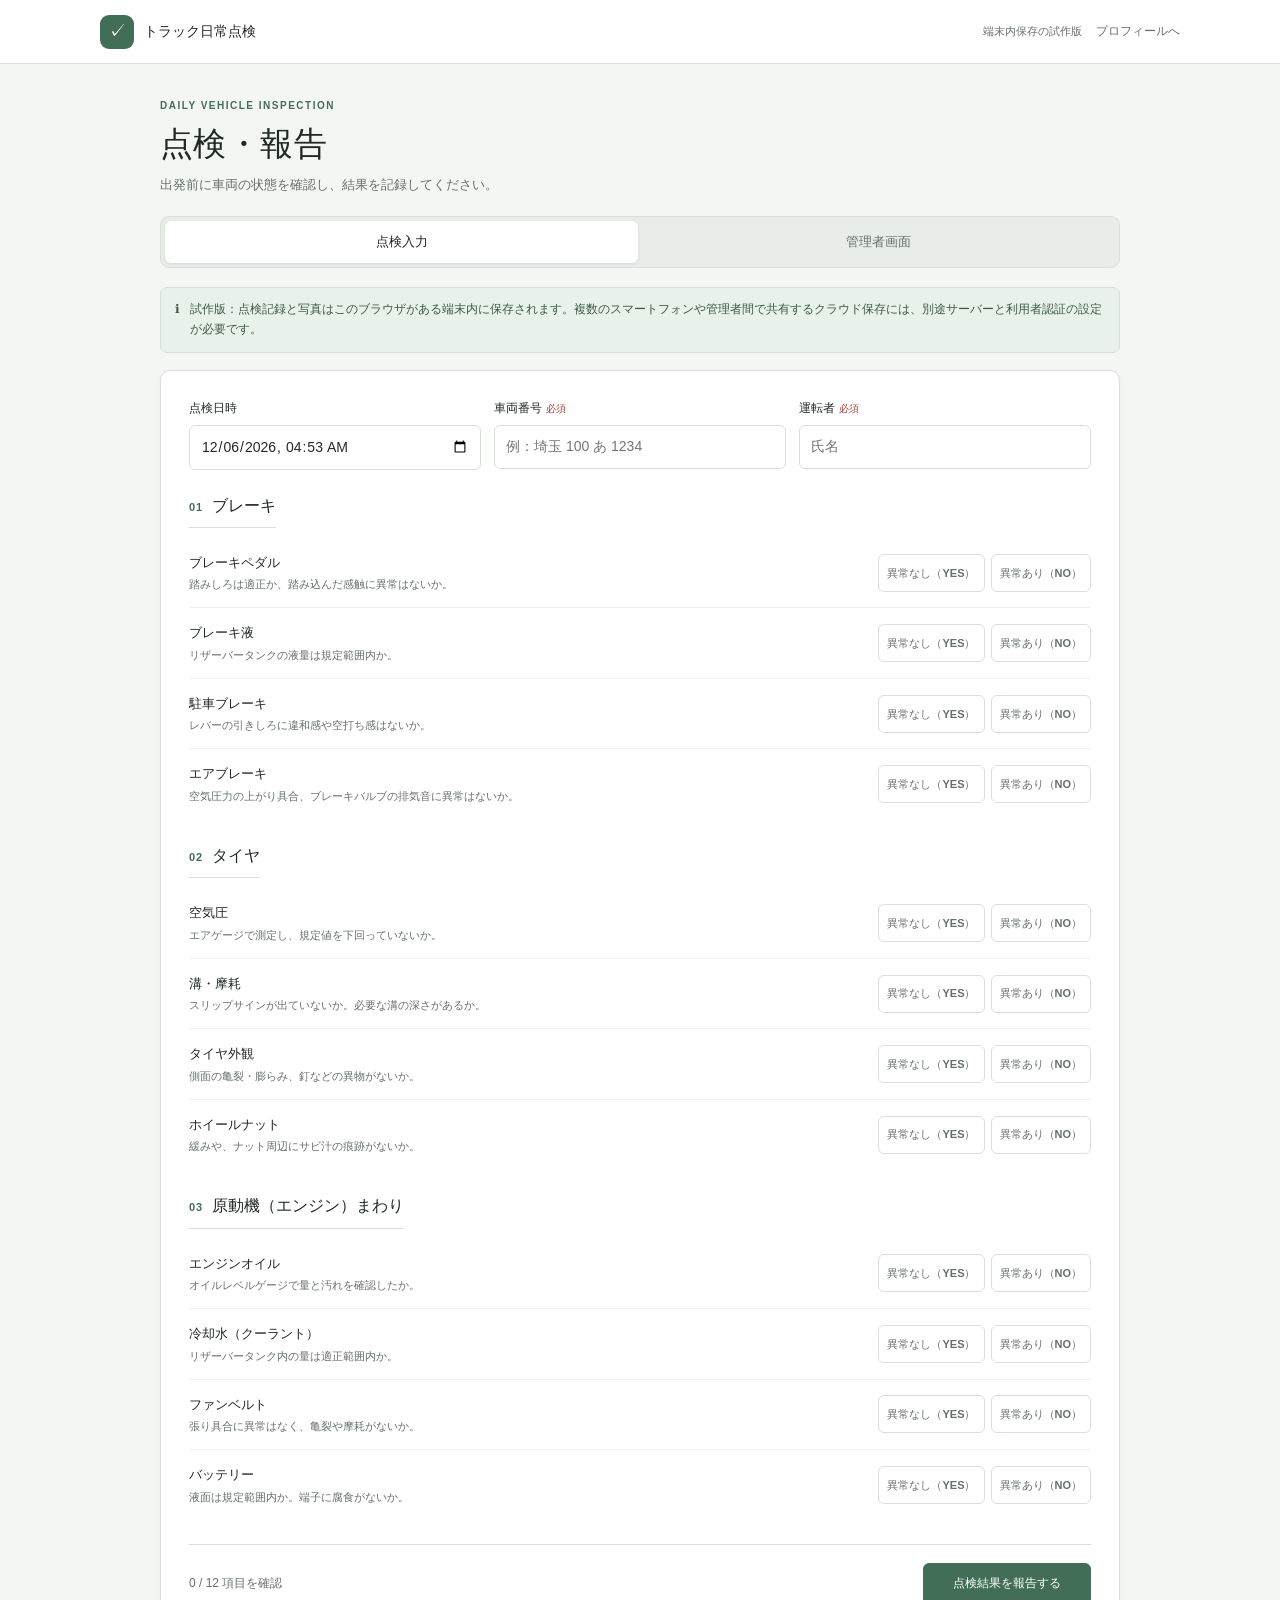
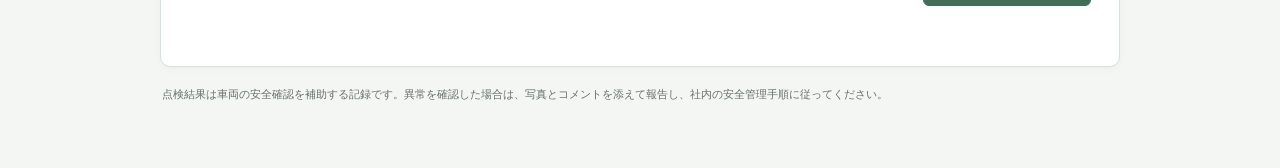
==== api.html @ 7862f424 "Add truck daily inspection app Co-authored-by: Copilot <223556219+Copilot@users.noreply.github.com>" ====
<!doctype html>
<html lang="ja">
<head>
  <meta charset="utf-8">
  <meta name="viewport" content="width=device-width, initial-scale=1">
  <meta name="description" content="スマートフォンからトラックの日常点検を記録・報告するアプリです。">
  <meta name="theme-color" content="#f4f6f3">
  <title>トラック日常点検 | Hironobu Tsuchiya</title>
  <style>
    :root {
      color-scheme: light;
      --background: #f4f6f3;
      --surface: #fff;
      --ink: #202923;
      --muted: #66716a;
      --line: #d9dfd9;
      --accent: #426e58;
      --accent-dark: #315541;
      --accent-soft: #e9f1eb;
      --danger: #a23d32;
      --danger-soft: #fbefed;
      font-family: "Hiragino Kaku Gothic ProN", "Yu Gothic", Meiryo, sans-serif;
      color: var(--ink);
      background: var(--background);
      line-height: 1.65;
      font-synthesis: none;
      text-rendering: optimizeLegibility;
      -webkit-font-smoothing: antialiased;
    }

    * {
      box-sizing: border-box;
    }

    body {
      min-width: 320px;
      min-height: 100vh;
      margin: 0;
    }

    button,
    input,
    textarea,
    select {
      font: inherit;
    }

    button,
    input,
    textarea,
    select,
    summary {
      -webkit-tap-highlight-color: transparent;
    }

    button:focus-visible,
    input:focus-visible,
    textarea:focus-visible,
    select:focus-visible,
    summary:focus-visible {
      outline: 2px solid var(--accent);
      outline-offset: 2px;
    }

    .topbar {
      position: sticky;
      z-index: 3;
      top: 0;
      display: flex;
      min-height: 64px;
      align-items: center;
      justify-content: space-between;
      padding: 10px max(20px, calc((100% - 1080px) / 2));
      border-bottom: 1px solid var(--line);
      background: rgb(255 255 255 / 94%);
      backdrop-filter: blur(12px);
    }

    .brand {
      display: flex;
      align-items: center;
      gap: 10px;
      color: inherit;
      font-size: 14px;
      font-weight: 700;
      text-decoration: none;
    }

    .brand-mark {
      display: grid;
      width: 34px;
      height: 34px;
      place-items: center;
      border-radius: 9px;
      background: var(--accent);
      color: white;
      font-size: 18px;
    }

    .topbar__right {
      display: flex;
      align-items: center;
      gap: 14px;
    }

    .storage-label {
      color: var(--muted);
      font-size: 11px;
    }

    .back-link {
      color: var(--muted);
      font-size: 12px;
      text-decoration: none;
    }

    main {
      width: min(100% - 32px, 960px);
      margin: 0 auto;
      padding: 34px 0 64px;
    }

    .page-heading {
      display: flex;
      align-items: end;
      justify-content: space-between;
      gap: 20px;
      margin-bottom: 21px;
    }

    .eyebrow {
      margin: 0 0 6px;
      color: var(--accent);
      font-size: 10px;
      font-weight: 750;
      letter-spacing: 0.15em;
    }

    h1 {
      margin: 0;
      font-size: clamp(25px, 4vw, 33px);
      font-weight: 700;
      letter-spacing: 0.015em;
      line-height: 1.4;
    }

    .page-description {
      margin: 7px 0 0;
      color: var(--muted);
      font-size: 13px;
    }

    .tabs {
      display: flex;
      gap: 4px;
      margin: 0 0 19px;
      padding: 4px;
      border: 1px solid var(--line);
      border-radius: 9px;
      background: #e9ede9;
    }

    .tab {
      flex: 1;
      min-height: 42px;
      padding: 8px 12px;
      border: 0;
      border-radius: 6px;
      background: transparent;
      color: var(--muted);
      cursor: pointer;
      font-size: 13px;
      font-weight: 650;
    }

    .tab[aria-selected="true"] {
      background: var(--surface);
      box-shadow: 0 1px 3px rgb(20 35 25 / 10%);
      color: var(--ink);
    }

    .notice {
      display: flex;
      gap: 10px;
      align-items: flex-start;
      margin: 0 0 17px;
      padding: 12px 14px;
      border: 1px solid #d6e2d8;
      border-radius: 7px;
      background: var(--accent-soft);
      color: #3d5946;
      font-size: 12px;
    }

    .notice p {
      margin: 0;
    }

    .card {
      border: 1px solid var(--line);
      border-radius: 10px;
      background: var(--surface);
      box-shadow: 0 2px 9px rgb(20 35 25 / 3%);
    }

    .form-card {
      padding: clamp(16px, 3.5vw, 28px);
    }

    .form-meta {
      display: grid;
      grid-template-columns: 1fr 1fr 1fr;
      gap: 13px;
      margin-bottom: 23px;
    }

    .field-label {
      display: block;
      margin-bottom: 6px;
      font-size: 12px;
      font-weight: 700;
    }

    .required {
      margin-left: 4px;
      color: var(--danger);
      font-size: 10px;
    }

    .text-field,
    .select-field {
      width: 100%;
      min-height: 44px;
      padding: 9px 11px;
      border: 1px solid var(--line);
      border-radius: 6px;
      background: white;
      color: var(--ink);
      font-size: 14px;
    }

    .group {
      margin: 0;
      padding: 0;
      border: 0;
    }

    .group + .group {
      margin-top: 24px;
    }

    .group-heading {
      display: flex;
      align-items: baseline;
      gap: 9px;
      margin: 0 0 10px;
      padding: 0 0 8px;
      border-bottom: 1px solid var(--line);
      font-size: 16px;
      font-weight: 750;
    }

    .group-number {
      color: var(--accent);
      font-size: 11px;
      letter-spacing: 0.08em;
    }

    .item {
      padding: 14px 0;
      border-bottom: 1px solid #edf0ed;
    }

    .item:last-child {
      border-bottom: 0;
    }

    .item-main {
      display: grid;
      grid-template-columns: minmax(0, 1fr) auto;
      gap: 14px;
      align-items: center;
    }

    .item-name {
      display: block;
      margin: 0;
      font-size: 13px;
      font-weight: 700;
    }

    .item-hint {
      display: block;
      margin-top: 3px;
      color: var(--muted);
      font-size: 11px;
      line-height: 1.55;
    }

    .choices {
      display: flex;
      gap: 6px;
    }

    .choice {
      position: relative;
    }

    .choice input {
      position: absolute;
      width: 1px;
      height: 1px;
      opacity: 0;
    }

    .choice span {
      display: inline-flex;
      min-width: 76px;
      min-height: 38px;
      align-items: center;
      justify-content: center;
      padding: 5px 8px;
      border: 1px solid var(--line);
      border-radius: 6px;
      background: white;
      color: var(--muted);
      cursor: pointer;
      font-size: 11px;
      font-weight: 700;
      text-align: center;
      transition: background 120ms ease, border-color 120ms ease, color 120ms ease;
    }

    .choice input:focus-visible + span {
      outline: 2px solid var(--accent);
      outline-offset: 2px;
    }

    .choice input[value="yes"]:checked + span {
      border-color: var(--accent);
      background: var(--accent-soft);
      color: var(--accent-dark);
    }

    .choice input[value="no"]:checked + span {
      border-color: var(--danger);
      background: var(--danger-soft);
      color: var(--danger);
    }

    .issue-fields {
      display: none;
      grid-template-columns: minmax(0, 1fr) minmax(0, 1fr);
      gap: 10px;
      margin: 11px 0 0;
      padding: 12px;
      border-radius: 7px;
      background: #f8f9f7;
    }

    .item.has-issue .issue-fields {
      display: grid;
    }

    .comment-field {
      min-height: 68px;
      resize: vertical;
    }

    .photo-field {
      width: 100%;
      min-height: 42px;
      padding: 8px;
      border: 1px solid var(--line);
      border-radius: 6px;
      background: white;
      font-size: 11px;
    }

    .photo-preview {
      display: none;
      width: 100%;
      max-height: 160px;
      grid-column: 1 / -1;
      border-radius: 6px;
      object-fit: contain;
      background: white;
    }

    .photo-preview.is-visible {
      display: block;
    }

    .form-actions {
      display: flex;
      align-items: center;
      justify-content: space-between;
      gap: 12px;
      margin-top: 24px;
      padding-top: 18px;
      border-top: 1px solid var(--line);
    }

    .form-progress {
      color: var(--muted);
      font-size: 12px;
    }

    .button {
      display: inline-flex;
      min-height: 43px;
      align-items: center;
      justify-content: center;
      gap: 7px;
      padding: 9px 16px;
      border: 1px solid var(--line);
      border-radius: 6px;
      background: white;
      color: var(--ink);
      cursor: pointer;
      font-size: 12px;
      font-weight: 700;
      text-decoration: none;
    }

    .button:hover {
      border-color: var(--accent);
    }

    .button--primary {
      min-width: 168px;
      border-color: var(--accent);
      background: var(--accent);
      color: white;
    }

    .button--primary:hover {
      border-color: var(--accent-dark);
      background: var(--accent-dark);
    }

    .button--small {
      min-height: 34px;
      padding: 6px 10px;
      font-size: 11px;
    }

    .message {
      min-height: 22px;
      margin: 10px 0 0;
      color: var(--muted);
      font-size: 12px;
    }

    .message.is-error {
      color: var(--danger);
    }

    .admin-panel[hidden],
    .form-panel[hidden] {
      display: none;
    }

    .admin-tools {
      display: flex;
      align-items: center;
      justify-content: space-between;
      gap: 12px;
      margin-bottom: 13px;
    }

    .filter-select {
      width: auto;
      min-width: 155px;
      min-height: 39px;
      font-size: 12px;
    }

    .summary {
      display: grid;
      grid-template-columns: repeat(3, 1fr);
      gap: 11px;
      margin-bottom: 15px;
    }

    .summary-card {
      padding: 14px 16px;
      border: 1px solid var(--line);
      border-radius: 8px;
      background: white;
    }

    .summary-label {
      display: block;
      color: var(--muted);
      font-size: 11px;
    }

    .summary-value {
      display: block;
      margin-top: 2px;
      font-size: 23px;
      font-weight: 750;
    }

    .summary-card--alert .summary-value {
      color: var(--danger);
    }

    .records {
      display: grid;
      gap: 11px;
    }

    .record {
      overflow: hidden;
    }

    .record-summary {
      display: grid;
      grid-template-columns: minmax(0, 1fr) auto;
      gap: 10px 16px;
      align-items: center;
      padding: 15px 17px;
      cursor: pointer;
      list-style: none;
    }

    .record-summary::-webkit-details-marker {
      display: none;
    }

    .record-title {
      margin: 0;
      font-size: 14px;
      font-weight: 750;
    }

    .record-subtitle {
      margin: 3px 0 0;
      color: var(--muted);
      font-size: 11px;
    }

    .record-side {
      display: flex;
      align-items: center;
      gap: 10px;
    }

    .badge {
      display: inline-flex;
      min-height: 25px;
      align-items: center;
      padding: 3px 8px;
      border-radius: 20px;
      background: var(--accent-soft);
      color: var(--accent-dark);
      font-size: 10px;
      font-weight: 750;
      white-space: nowrap;
    }

    .badge--alert {
      background: var(--danger-soft);
      color: var(--danger);
    }

    .record-details {
      padding: 0 17px 17px;
      border-top: 1px solid #edf0ed;
    }

    .record-comment {
      margin: 13px 0;
      padding: 10px 12px;
      border-radius: 6px;
      background: #f7f8f6;
      font-size: 12px;
      white-space: pre-wrap;
    }

    .record-issues {
      display: grid;
      gap: 12px;
      margin-top: 13px;
    }

    .record-issue {
      display: grid;
      grid-template-columns: minmax(0, 1fr) minmax(110px, 200px);
      gap: 14px;
      align-items: start;
      padding-top: 12px;
      border-top: 1px solid #edf0ed;
    }

    .record-issue p {
      margin: 0;
      font-size: 12px;
    }

    .record-issue__group {
      margin-bottom: 3px !important;
      color: var(--muted);
      font-size: 10px !important;
    }

    .record-photo {
      width: 100%;
      max-height: 150px;
      border-radius: 6px;
      object-fit: cover;
    }

    .empty-state {
      padding: 39px 20px;
      border: 1px dashed #c7d0c8;
      border-radius: 8px;
      color: var(--muted);
      font-size: 13px;
      text-align: center;
    }

    .privacy-note {
      margin: 18px 2px 0;
      color: var(--muted);
      font-size: 11px;
      line-height: 1.75;
    }

    @media (max-width: 640px) {
      .topbar {
        min-height: 58px;
        padding-right: 16px;
        padding-left: 16px;
      }

      .storage-label {
        display: none;
      }

      main {
        width: min(100% - 24px, 960px);
        padding-top: 25px;
      }

      .page-heading {
        align-items: flex-start;
      }

      .form-meta {
        grid-template-columns: 1fr 1fr;
      }

      .form-meta > :first-child {
        grid-column: 1 / -1;
      }

      .item-main {
        grid-template-columns: 1fr;
        gap: 9px;
      }

      .choices {
        width: 100%;
      }

      .choice {
        flex: 1;
      }

      .choice span {
        width: 100%;
        min-height: 40px;
      }

      .issue-fields {
        grid-template-columns: 1fr;
      }

      .photo-preview {
        grid-column: auto;
      }

      .summary {
        gap: 7px;
      }

      .summary-card {
        padding: 10px;
      }

      .summary-value {
        font-size: 20px;
      }

      .admin-tools {
        align-items: stretch;
        flex-direction: column;
      }

      .filter-select {
        width: 100%;
      }

      .record-issue {
        grid-template-columns: 1fr;
      }

      .record-photo {
        max-width: 260px;
      }

      .form-actions {
        align-items: stretch;
        flex-direction: column;
      }

      .button--primary {
        width: 100%;
      }
    }
  </style>
</head>
<body>
  <header class="topbar">
    <a class="brand" href="index.html">
      <span class="brand-mark" aria-hidden="true">✓</span>
      <span>トラック日常点検</span>
    </a>
    <div class="topbar__right">
      <span class="storage-label">端末内保存の試作版</span>
      <a class="back-link" href="index.html">プロフィールへ</a>
    </div>
  </header>

  <main>
    <div class="page-heading">
      <div>
        <p class="eyebrow">DAILY VEHICLE INSPECTION</p>
        <h1>点検・報告</h1>
        <p class="page-description">出発前に車両の状態を確認し、結果を記録してください。</p>
      </div>
    </div>

    <div class="tabs" role="tablist" aria-label="アプリ画面">
      <button class="tab" id="driver-tab" type="button" role="tab" aria-selected="true" aria-controls="driver-panel">点検入力</button>
      <button class="tab" id="admin-tab" type="button" role="tab" aria-selected="false" aria-controls="admin-panel">管理者画面</button>
    </div>

    <div class="notice">
      <span aria-hidden="true">ℹ</span>
      <p><strong>試作版：</strong>点検記録と写真はこのブラウザがある端末内に保存されます。複数のスマートフォンや管理者間で共有するクラウド保存には、別途サーバーと利用者認証の設定が必要です。</p>
    </div>

    <section class="form-panel" id="driver-panel" role="tabpanel" aria-labelledby="driver-tab">
      <form class="card form-card" id="inspection-form">
        <div class="form-meta">
          <div>
            <label class="field-label" for="inspection-date">点検日時</label>
            <input class="text-field" id="inspection-date" name="date" type="datetime-local" required>
          </div>
          <div>
            <label class="field-label" for="vehicle">車両番号<span class="required">必須</span></label>
            <input class="text-field" id="vehicle" name="vehicle" type="text" maxlength="40" placeholder="例：埼玉 100 あ 1234" required>
          </div>
          <div>
            <label class="field-label" for="driver">運転者<span class="required">必須</span></label>
            <input class="text-field" id="driver" name="driver" type="text" maxlength="40" placeholder="氏名" required>
          </div>
        </div>

        <div id="inspection-groups"></div>

        <div class="form-actions">
          <span class="form-progress" id="form-progress" aria-live="polite">0 / 12 項目を確認</span>
          <button class="button button--primary" type="submit">点検結果を報告する</button>
        </div>
        <p class="message" id="form-message" role="status" aria-live="polite"></p>
      </form>
    </section>

    <section class="admin-panel" id="admin-panel" role="tabpanel" aria-labelledby="admin-tab" hidden>
      <div class="summary" aria-label="点検記録の概要">
        <div class="summary-card">
          <span class="summary-label">点検記録</span>
          <span class="summary-value" id="total-count">0</span>
        </div>
        <div class="summary-card summary-card--alert">
          <span class="summary-label">要確認の記録</span>
          <span class="summary-value" id="alert-count">0</span>
        </div>
        <div class="summary-card">
          <span class="summary-label">本日の点検</span>
          <span class="summary-value" id="today-count">0</span>
        </div>
      </div>
      <div class="admin-tools">
        <label class="field-label" for="record-filter">点検記録一覧</label>
        <select class="select-field filter-select" id="record-filter" aria-label="点検記録の絞り込み">
          <option value="all">すべての記録</option>
          <option value="issues">要確認のみ</option>
        </select>
      </div>
      <div class="records" id="records" aria-live="polite"></div>
      <p class="message" id="admin-message" role="status" aria-live="polite"></p>
    </section>

    <p class="privacy-note">点検結果は車両の安全確認を補助する記録です。異常を確認した場合は、写真とコメントを添えて報告し、社内の安全管理手順に従ってください。</p>
  </main>

  <script>
    const inspectionGroups = [
      {
        name: "ブレーキ",
        items: [
          { name: "ブレーキペダル", hint: "踏みしろは適正か、踏み込んだ感触に異常はないか。" },
          { name: "ブレーキ液", hint: "リザーバータンクの液量は規定範囲内か。" },
          { name: "駐車ブレーキ", hint: "レバーの引きしろに違和感や空打ち感はないか。" },
          { name: "エアブレーキ", hint: "空気圧力の上がり具合、ブレーキバルブの排気音に異常はないか。" }
        ]
      },
      {
        name: "タイヤ",
        items: [
          { name: "空気圧", hint: "エアゲージで測定し、規定値を下回っていないか。" },
          { name: "溝・摩耗", hint: "スリップサインが出ていないか。必要な溝の深さがあるか。" },
          { name: "タイヤ外観", hint: "側面の亀裂・膨らみ、釘などの異物がないか。" },
          { name: "ホイールナット", hint: "緩みや、ナット周辺にサビ汁の痕跡がないか。" }
        ]
      },
      {
        name: "原動機（エンジン）まわり",
        items: [
          { name: "エンジンオイル", hint: "オイルレベルゲージで量と汚れを確認したか。" },
          { name: "冷却水（クーラント）", hint: "リザーバータンク内の量は適正範囲内か。" },
          { name: "ファンベルト", hint: "張り具合に異常はなく、亀裂や摩耗がないか。" },
          { name: "バッテリー", hint: "液面は規定範囲内か。端子に腐食がないか。" }
        ]
      }
    ];

    const databaseName = "truck-daily-inspection";
    const databaseVersion = 1;
    const recordStoreName = "records";
    const groupContainer = document.querySelector("#inspection-groups");
    const form = document.querySelector("#inspection-form");
    const formMessage = document.querySelector("#form-message");
    const progress = document.querySelector("#form-progress");
    const recordsContainer = document.querySelector("#records");
    const objectUrls = new Set();

    function makeElement(tagName, className, text) {
      const element = document.createElement(tagName);
      if (className) element.className = className;
      if (text !== undefined) element.textContent = text;
      return element;
    }

    function renderInspectionForm() {
      inspectionGroups.forEach((group, groupIndex) => {
        const fieldset = makeElement("fieldset", "group");
        const heading = makeElement("legend", "group-heading");
        heading.append(
          makeElement("span", "group-number", `0${groupIndex + 1}`),
          makeElement("span", "", group.name)
        );
        fieldset.append(heading);

        group.items.forEach((item, itemIndex) => {
          const itemId = `check-${groupIndex}-${itemIndex}`;
          const itemElement = makeElement("div", "item");
          itemElement.dataset.group = group.name;
          itemElement.dataset.item = item.name;

          const main = makeElement("div", "item-main");
          const text = makeElement("div");
          text.append(
            makeElement("span", "item-name", item.name),
            makeElement("span", "item-hint", item.hint)
          );

          const choices = makeElement("div", "choices");
          choices.setAttribute("role", "radiogroup");
          choices.setAttribute("aria-label", `${group.name}：${item.name}`);
          [
            { value: "yes", label: "異常なし" },
            { value: "no", label: "異常あり" }
          ].forEach(({ value, label }) => {
            const choice = makeElement("label", "choice");
            const input = document.createElement("input");
            input.type = "radio";
            input.name = itemId;
            input.value = value;
            input.required = true;
            input.setAttribute("aria-label", `${label}（${value.toUpperCase()}）`);
            const caption = makeElement("span", "", `${label}（${value.toUpperCase()}）`);
            choice.append(input, caption);
            choices.append(choice);
            input.addEventListener("change", () => {
              itemElement.classList.toggle("has-issue", value === "no" && input.checked);
              updateProgress();
            });
          });

          const issueFields = makeElement("div", "issue-fields");
          const commentLabel = makeElement("label", "field-label", "コメント（任意）");
          const comment = document.createElement("textarea");
          comment.className = "text-field comment-field";
          comment.name = `${itemId}-comment`;
          comment.maxLength = 500;
          comment.placeholder = "異常の内容・位置など";
          commentLabel.append(comment);

          const photoLabel = makeElement("label", "field-label", "写真（異常時は必須）");
          const photoInput = document.createElement("input");
          photoInput.className = "photo-field";
          photoInput.type = "file";
          photoInput.name = `${itemId}-photo`;
          photoInput.accept = "image/*";
          photoInput.setAttribute("capture", "environment");
          photoInput.required = false;
          photoLabel.append(photoInput);

          const photoPreview = document.createElement("img");
          photoPreview.className = "photo-preview";
          photoPreview.alt = `${item.name}の異常写真プレビュー`;
          photoInput.addEventListener("change", () => {
            const file = photoInput.files[0];
            if (photoPreview.src.startsWith("blob:")) URL.revokeObjectURL(photoPreview.src);
            if (!file) {
              photoPreview.removeAttribute("src");
              photoPreview.classList.remove("is-visible");
              return;
            }
            if (!file.type.startsWith("image/")) {
              photoInput.value = "";
              setFormMessage("写真には画像ファイルを選択してください。", true);
              return;
            }
            if (file.size > 12 * 1024 * 1024) {
              photoInput.value = "";
              setFormMessage("写真は1枚12 MB以下にしてください。", true);
              return;
            }
            photoPreview.src = URL.createObjectURL(file);
            photoPreview.classList.add("is-visible");
          });

          issueFields.append(commentLabel, photoLabel, photoPreview);
          main.append(text, choices);
          itemElement.append(main, issueFields);
          fieldset.append(itemElement);
        });

        groupContainer.append(fieldset);
      });
    }

    function setFormMessage(message, isError = false) {
      formMessage.textContent = message;
      formMessage.classList.toggle("is-error", isError);
    }

    function updateProgress() {
      const checked = form.querySelectorAll('.item input[type="radio"]:checked[value="yes"], .item input[type="radio"]:checked[value="no"]').length / 2;
      const total = inspectionGroups.reduce((sum, group) => sum + group.items.length, 0);
      progress.textContent = `${checked} / ${total} 項目を確認`;
    }

    function openDatabase() {
      return new Promise((resolve, reject) => {
        if (!("indexedDB" in window)) {
          reject(new Error("このブラウザは端末内保存に対応していません。"));
          return;
        }
        const request = indexedDB.open(databaseName, databaseVersion);
        request.addEventListener("upgradeneeded", () => {
          const database = request.result;
          if (!database.objectStoreNames.contains(recordStoreName)) {
            database.createObjectStore(recordStoreName, { keyPath: "id" });
          }
        });
        request.addEventListener("success", () => resolve(request.result));
        request.addEventListener("error", () => reject(request.error || new Error("保存領域を開けませんでした。")));
      });
    }

    async function withStore(mode, action) {
      const database = await openDatabase();
      return new Promise((resolve, reject) => {
        const transaction = database.transaction(recordStoreName, mode);
        const store = transaction.objectStore(recordStoreName);
        let request;
        try {
          request = action(store);
        } catch (error) {
          database.close();
          reject(error);
          return;
        }
        transaction.addEventListener("complete", () => {
          resolve(request ? request.result : undefined);
          database.close();
        });
        transaction.addEventListener("error", () => {
          reject(transaction.error || new Error("データを保存できませんでした。"));
          database.close();
        });
        transaction.addEventListener("abort", () => {
          reject(transaction.error || new Error("データの保存が中断されました。"));
          database.close();
        });
      });
    }

    function getAllRecords() {
      return withStore("readonly", (store) => store.getAll());
    }

    function saveRecord(record) {
      return withStore("readwrite", (store) => store.add(record));
    }

    function toLocalDateTime(date) {
      const local = new Date(date.getTime() - date.getTimezoneOffset() * 60_000);
      return local.toISOString().slice(0, 16);
    }

    function resetInspectionForm() {
      form.reset();
      document.querySelector("#inspection-date").value = toLocalDateTime(new Date());
      document.querySelectorAll(".item").forEach((item) => {
        item.classList.remove("has-issue");
        const preview = item.querySelector(".photo-preview");
        if (preview.src.startsWith("blob:")) URL.revokeObjectURL(preview.src);
        preview.removeAttribute("src");
        preview.classList.remove("is-visible");
      });
      updateProgress();
    }

    function getIssues(record) {
      return record.items.filter((item) => item.result === "no");
    }

    form.addEventListener("submit", async (event) => {
      event.preventDefault();
      setFormMessage("");
      if (!form.reportValidity()) return;

      const checkedItems = [...form.querySelectorAll(".item")];
      const items = [];
      for (const element of checkedItems) {
        const selected = element.querySelector('input[type="radio"]:checked');
        const result = selected.value;
        const comment = element.querySelector(".comment-field").value.trim();
        const photoInput = element.querySelector(".photo-field");
        const photo = photoInput.files[0] || null;
        if (result === "no" && !photo) {
          setFormMessage(`「${element.dataset.item}」の写真を追加してください。`, true);
          photoInput.focus();
          return;
        }
        items.push({
          group: element.dataset.group,
          name: element.dataset.item,
          result,
          comment,
          photo: result === "no" ? photo : null
        });
      }

      const dateValue = document.querySelector("#inspection-date").value;
      const record = {
        id: crypto.randomUUID ? crypto.randomUUID() : `${Date.now()}-${Math.random().toString(16).slice(2)}`,
        date: new Date(dateValue).toISOString(),
        vehicle: document.querySelector("#vehicle").value.trim(),
        driver: document.querySelector("#driver").value.trim(),
        items
      };

      const submitButton = form.querySelector('button[type="submit"]');
      submitButton.disabled = true;
      submitButton.textContent = "保存しています…";
      try {
        await saveRecord(record);
        resetInspectionForm();
        setFormMessage("点検結果を端末に保存しました。");
      } catch (error) {
        setFormMessage(error instanceof Error ? error.message : "点検結果を保存できませんでした。", true);
      } finally {
        submitButton.disabled = false;
        submitButton.textContent = "点検結果を報告する";
      }
    });

    function formatDate(value) {
      return new Intl.DateTimeFormat("ja-JP", {
        year: "numeric",
        month: "2-digit",
        day: "2-digit",
        hour: "2-digit",
        minute: "2-digit"
      }).format(new Date(value));
    }

    function createObjectUrl(blob) {
      const url = URL.createObjectURL(blob);
      objectUrls.add(url);
      return url;
    }

    function renderRecord(record) {
      const issues = getIssues(record);
      const details = document.createElement("details");
      details.className = "record card";

      const summary = document.createElement("summary");
      summary.className = "record-summary";
      const main = document.createElement("div");
      main.append(
        makeElement("p", "record-title", `${record.vehicle}　${record.driver}`),
        makeElement("p", "record-subtitle", formatDate(record.date))
      );
      const side = makeElement("div", "record-side");
      const badge = makeElement("span", `badge${issues.length ? " badge--alert" : ""}`, issues.length ? `要確認 ${issues.length}件` : "異常なし");
      side.append(badge);
      summary.append(main, side);

      const detailContent = makeElement("div", "record-details");
      const issueList = makeElement("div", "record-issues");
      if (issues.length === 0) {
        issueList.append(makeElement("p", "record-comment", "すべての点検項目で異常なし。"));
      } else {
        issues.forEach((item) => {
          const issue = makeElement("article", "record-issue");
          const info = document.createElement("div");
          info.append(
            makeElement("p", "record-issue__group", item.group),
            makeElement("p", "", item.name)
          );
          if (item.comment) info.append(makeElement("p", "record-comment", item.comment));
          if (item.photo) {
            const image = document.createElement("img");
            image.className = "record-photo";
            image.alt = `${item.name}の異常写真`;
            image.loading = "lazy";
            image.src = createObjectUrl(item.photo);
            issue.append(info, image);
          } else {
            issue.append(info);
          }
          issueList.append(issue);
        });
      }
      detailContent.append(issueList);
      details.append(summary, detailContent);
      return details;
    }

    async function renderAdmin() {
      recordsContainer.replaceChildren();
      objectUrls.forEach((url) => URL.revokeObjectURL(url));
      objectUrls.clear();
      try {
        const records = await getAllRecords();
        records.sort((left, right) => new Date(right.date) - new Date(left.date));
        const issueRecords = records.filter((record) => getIssues(record).length);
        const today = new Date().toLocaleDateString("sv-SE");
        const todayRecords = records.filter((record) => new Date(record.date).toLocaleDateString("sv-SE") === today);
        document.querySelector("#total-count").textContent = String(records.length);
        document.querySelector("#alert-count").textContent = String(issueRecords.length);
        document.querySelector("#today-count").textContent = String(todayRecords.length);

        const showIssuesOnly = document.querySelector("#record-filter").value === "issues";
        const visibleRecords = showIssuesOnly ? issueRecords : records;
        if (!visibleRecords.length) {
          recordsContainer.append(makeElement("div", "empty-state",
            showIssuesOnly ? "要確認の点検記録はありません。" : "点検記録はまだありません。点検入力から報告してください。"));
          return;
        }
        visibleRecords.forEach((record) => recordsContainer.append(renderRecord(record)));
      } catch (error) {
        document.querySelector("#total-count").textContent = "—";
        document.querySelector("#alert-count").textContent = "—";
        document.querySelector("#today-count").textContent = "—";
        recordsContainer.append(makeElement("div", "empty-state",
          error instanceof Error ? `記録を読み込めませんでした：${error.message}` : "記録を読み込めませんでした。"));
      }
    }

    function downloadCsv(records) {
      const headers = ["点検日時", "車両番号", "運転者", "点検分類", "点検項目", "判定", "コメント", "写真"];
      const rows = [headers, ...records.flatMap((record) => record.items.map((item) => [
        formatDate(record.date),
        record.vehicle,
        record.driver,
        item.group,
        item.name,
        item.result === "yes" ? "異常なし" : "異常あり",
        item.comment || "",
        item.photo ? "登録あり（端末内）" : ""
      ]))];
      const csv = `\uFEFF${rows.map((row) => row.map((value) => `"${String(value).replace(/"/g, '""')}"`).join(",")).join("\r\n")}`;
      const url = URL.createObjectURL(new Blob([csv], { type: "text/csv;charset=utf-8" }));
      const link = document.createElement("a");
      link.href = url;
      link.download = `点検記録_${new Date().toLocaleDateString("sv-SE")}.csv`;
      link.click();
      setTimeout(() => URL.revokeObjectURL(url), 1000);
    }

    document.querySelectorAll('[role="tab"]').forEach((tab) => {
      tab.addEventListener("click", () => {
        const showAdmin = tab.id === "admin-tab";
        document.querySelector("#driver-tab").setAttribute("aria-selected", String(!showAdmin));
        document.querySelector("#admin-tab").setAttribute("aria-selected", String(showAdmin));
        document.querySelector("#driver-panel").hidden = showAdmin;
        document.querySelector("#admin-panel").hidden = !showAdmin;
        if (showAdmin) renderAdmin();
      });
    });

    document.querySelector("#record-filter").addEventListener("change", renderAdmin);

    const csvButton = makeElement("button", "button button--small", "CSVをダウンロード");
    csvButton.type = "button";
    csvButton.addEventListener("click", async () => {
      try {
        const records = await getAllRecords();
        if (!records.length) {
          document.querySelector("#admin-message").textContent = "出力する点検記録がありません。";
          return;
        }
        downloadCsv(records);
        document.querySelector("#admin-message").textContent = "CSVをダウンロードしました。";
      } catch (error) {
        document.querySelector("#admin-message").textContent = error instanceof Error ? error.message : "CSVを作成できませんでした。";
      }
    });
    document.querySelector(".admin-tools").append(csvButton);

    const totalItems = inspectionGroups.reduce((sum, group) => sum + group.items.length, 0);
    renderInspectionForm();
    document.querySelector("#inspection-date").value = toLocalDateTime(new Date());
    progress.textContent = `0 / ${totalItems} 項目を確認`;
  </script>
</body>
</html>
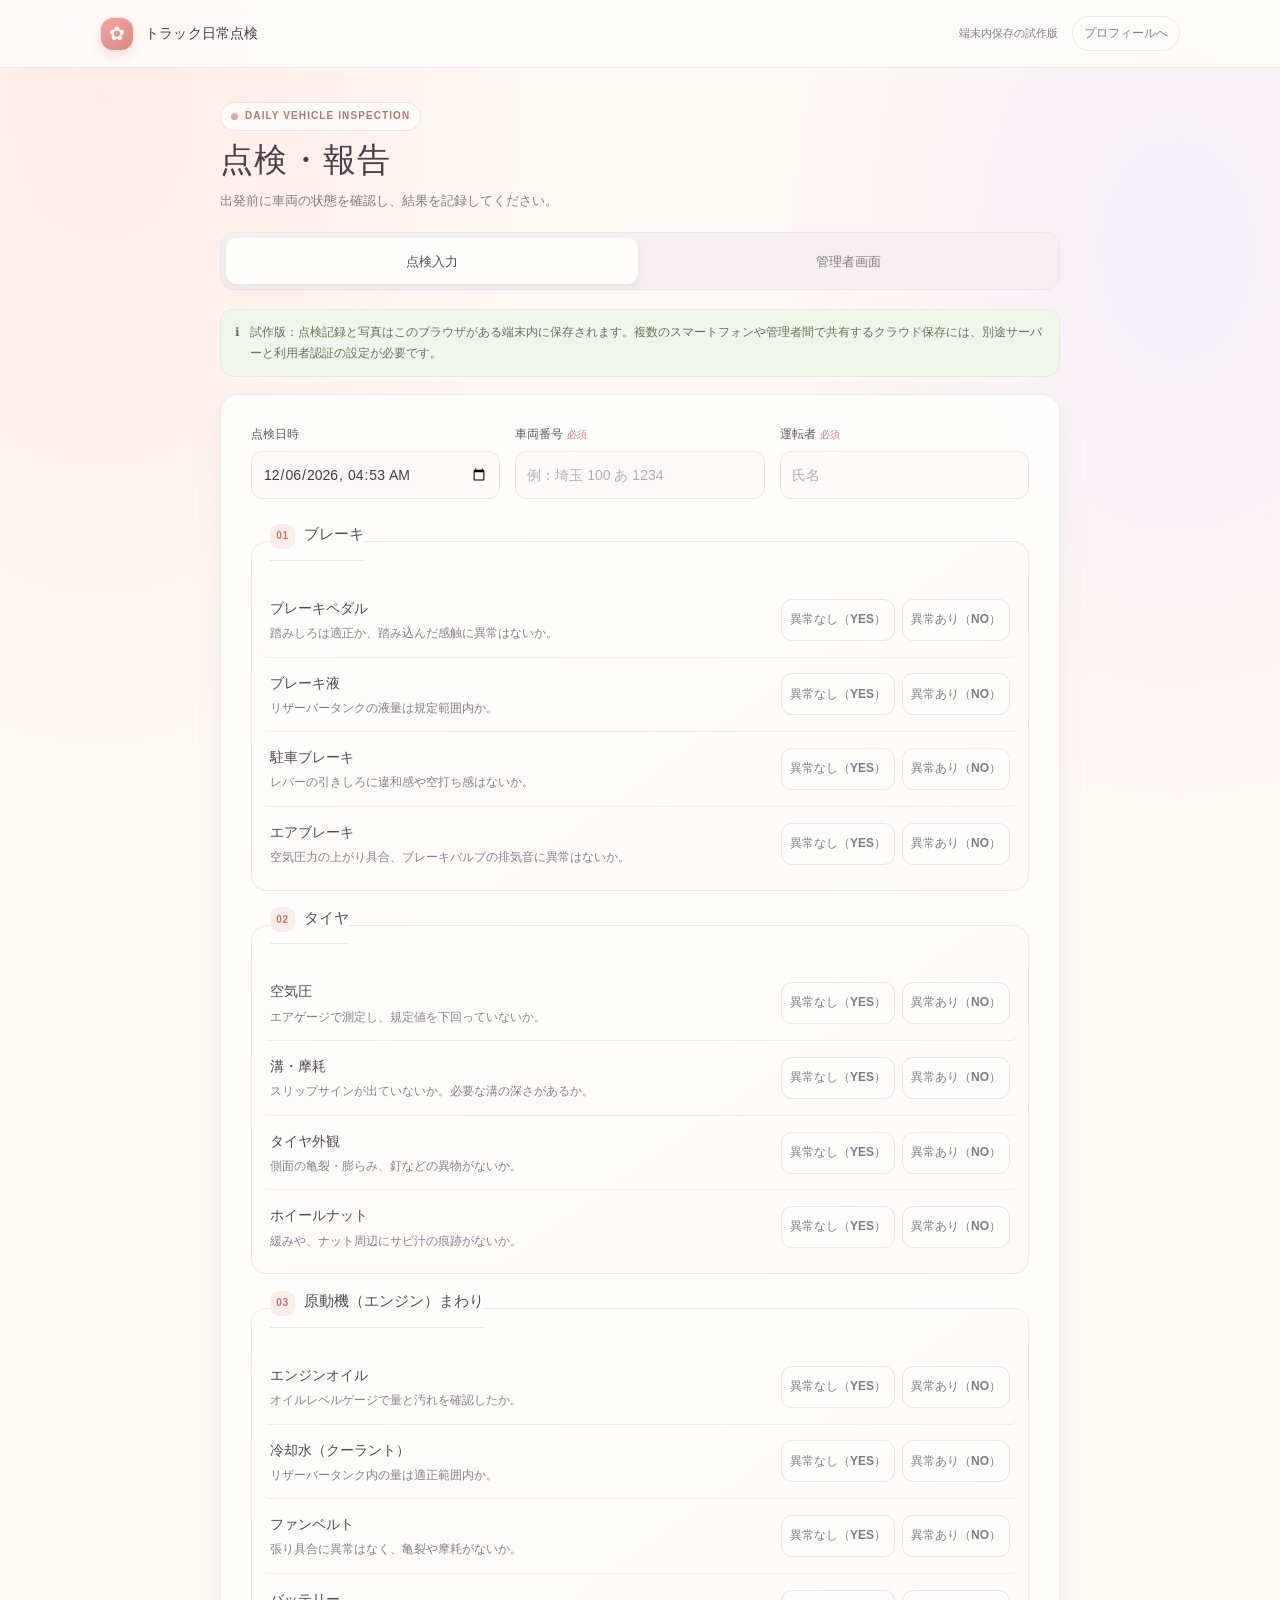
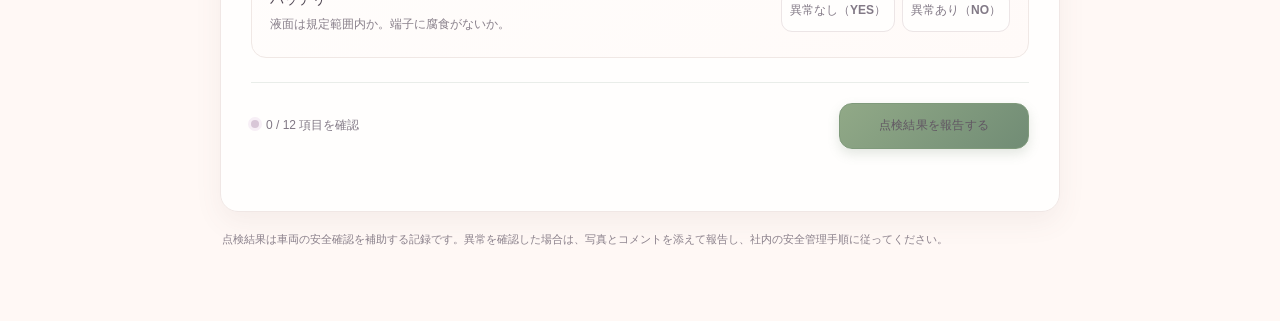
==== commit bc6ff7be: "Add playful styling to inspection app Co-authored-by: Copilot <223556219+Copilot@users.noreply.githu" ====
--- a/api.html
+++ b/api.html
@@ -4,724 +4,9 @@
   <meta charset="utf-8">
   <meta name="viewport" content="width=device-width, initial-scale=1">
   <meta name="description" content="スマートフォンからトラックの日常点検を記録・報告するアプリです。">
-  <meta name="theme-color" content="#f4f6f3">
+  <meta name="theme-color" content="#f2f5f2">
   <title>トラック日常点検 | Hironobu Tsuchiya</title>
-  <style>
-    :root {
-      color-scheme: light;
-      --background: #f4f6f3;
-      --surface: #fff;
-      --ink: #202923;
-      --muted: #66716a;
-      --line: #d9dfd9;
-      --accent: #426e58;
-      --accent-dark: #315541;
-      --accent-soft: #e9f1eb;
-      --danger: #a23d32;
-      --danger-soft: #fbefed;
-      font-family: "Hiragino Kaku Gothic ProN", "Yu Gothic", Meiryo, sans-serif;
-      color: var(--ink);
-      background: var(--background);
-      line-height: 1.65;
-      font-synthesis: none;
-      text-rendering: optimizeLegibility;
-      -webkit-font-smoothing: antialiased;
-    }
-
-    * {
-      box-sizing: border-box;
-    }
-
-    body {
-      min-width: 320px;
-      min-height: 100vh;
-      margin: 0;
-    }
-
-    button,
-    input,
-    textarea,
-    select {
-      font: inherit;
-    }
-
-    button,
-    input,
-    textarea,
-    select,
-    summary {
-      -webkit-tap-highlight-color: transparent;
-    }
-
-    button:focus-visible,
-    input:focus-visible,
-    textarea:focus-visible,
-    select:focus-visible,
-    summary:focus-visible {
-      outline: 2px solid var(--accent);
-      outline-offset: 2px;
-    }
-
-    .topbar {
-      position: sticky;
-      z-index: 3;
-      top: 0;
-      display: flex;
-      min-height: 64px;
-      align-items: center;
-      justify-content: space-between;
-      padding: 10px max(20px, calc((100% - 1080px) / 2));
-      border-bottom: 1px solid var(--line);
-      background: rgb(255 255 255 / 94%);
-      backdrop-filter: blur(12px);
-    }
-
-    .brand {
-      display: flex;
-      align-items: center;
-      gap: 10px;
-      color: inherit;
-      font-size: 14px;
-      font-weight: 700;
-      text-decoration: none;
-    }
-
-    .brand-mark {
-      display: grid;
-      width: 34px;
-      height: 34px;
-      place-items: center;
-      border-radius: 9px;
-      background: var(--accent);
-      color: white;
-      font-size: 18px;
-    }
-
-    .topbar__right {
-      display: flex;
-      align-items: center;
-      gap: 14px;
-    }
-
-    .storage-label {
-      color: var(--muted);
-      font-size: 11px;
-    }
-
-    .back-link {
-      color: var(--muted);
-      font-size: 12px;
-      text-decoration: none;
-    }
-
-    main {
-      width: min(100% - 32px, 960px);
-      margin: 0 auto;
-      padding: 34px 0 64px;
-    }
-
-    .page-heading {
-      display: flex;
-      align-items: end;
-      justify-content: space-between;
-      gap: 20px;
-      margin-bottom: 21px;
-    }
-
-    .eyebrow {
-      margin: 0 0 6px;
-      color: var(--accent);
-      font-size: 10px;
-      font-weight: 750;
-      letter-spacing: 0.15em;
-    }
-
-    h1 {
-      margin: 0;
-      font-size: clamp(25px, 4vw, 33px);
-      font-weight: 700;
-      letter-spacing: 0.015em;
-      line-height: 1.4;
-    }
-
-    .page-description {
-      margin: 7px 0 0;
-      color: var(--muted);
-      font-size: 13px;
-    }
-
-    .tabs {
-      display: flex;
-      gap: 4px;
-      margin: 0 0 19px;
-      padding: 4px;
-      border: 1px solid var(--line);
-      border-radius: 9px;
-      background: #e9ede9;
-    }
-
-    .tab {
-      flex: 1;
-      min-height: 42px;
-      padding: 8px 12px;
-      border: 0;
-      border-radius: 6px;
-      background: transparent;
-      color: var(--muted);
-      cursor: pointer;
-      font-size: 13px;
-      font-weight: 650;
-    }
-
-    .tab[aria-selected="true"] {
-      background: var(--surface);
-      box-shadow: 0 1px 3px rgb(20 35 25 / 10%);
-      color: var(--ink);
-    }
-
-    .notice {
-      display: flex;
-      gap: 10px;
-      align-items: flex-start;
-      margin: 0 0 17px;
-      padding: 12px 14px;
-      border: 1px solid #d6e2d8;
-      border-radius: 7px;
-      background: var(--accent-soft);
-      color: #3d5946;
-      font-size: 12px;
-    }
-
-    .notice p {
-      margin: 0;
-    }
-
-    .card {
-      border: 1px solid var(--line);
-      border-radius: 10px;
-      background: var(--surface);
-      box-shadow: 0 2px 9px rgb(20 35 25 / 3%);
-    }
-
-    .form-card {
-      padding: clamp(16px, 3.5vw, 28px);
-    }
-
-    .form-meta {
-      display: grid;
-      grid-template-columns: 1fr 1fr 1fr;
-      gap: 13px;
-      margin-bottom: 23px;
-    }
-
-    .field-label {
-      display: block;
-      margin-bottom: 6px;
-      font-size: 12px;
-      font-weight: 700;
-    }
-
-    .required {
-      margin-left: 4px;
-      color: var(--danger);
-      font-size: 10px;
-    }
-
-    .text-field,
-    .select-field {
-      width: 100%;
-      min-height: 44px;
-      padding: 9px 11px;
-      border: 1px solid var(--line);
-      border-radius: 6px;
-      background: white;
-      color: var(--ink);
-      font-size: 14px;
-    }
-
-    .group {
-      margin: 0;
-      padding: 0;
-      border: 0;
-    }
-
-    .group + .group {
-      margin-top: 24px;
-    }
-
-    .group-heading {
-      display: flex;
-      align-items: baseline;
-      gap: 9px;
-      margin: 0 0 10px;
-      padding: 0 0 8px;
-      border-bottom: 1px solid var(--line);
-      font-size: 16px;
-      font-weight: 750;
-    }
-
-    .group-number {
-      color: var(--accent);
-      font-size: 11px;
-      letter-spacing: 0.08em;
-    }
-
-    .item {
-      padding: 14px 0;
-      border-bottom: 1px solid #edf0ed;
-    }
-
-    .item:last-child {
-      border-bottom: 0;
-    }
-
-    .item-main {
-      display: grid;
-      grid-template-columns: minmax(0, 1fr) auto;
-      gap: 14px;
-      align-items: center;
-    }
-
-    .item-name {
-      display: block;
-      margin: 0;
-      font-size: 13px;
-      font-weight: 700;
-    }
-
-    .item-hint {
-      display: block;
-      margin-top: 3px;
-      color: var(--muted);
-      font-size: 11px;
-      line-height: 1.55;
-    }
-
-    .choices {
-      display: flex;
-      gap: 6px;
-    }
-
-    .choice {
-      position: relative;
-    }
-
-    .choice input {
-      position: absolute;
-      width: 1px;
-      height: 1px;
-      opacity: 0;
-    }
-
-    .choice span {
-      display: inline-flex;
-      min-width: 76px;
-      min-height: 38px;
-      align-items: center;
-      justify-content: center;
-      padding: 5px 8px;
-      border: 1px solid var(--line);
-      border-radius: 6px;
-      background: white;
-      color: var(--muted);
-      cursor: pointer;
-      font-size: 11px;
-      font-weight: 700;
-      text-align: center;
-      transition: background 120ms ease, border-color 120ms ease, color 120ms ease;
-    }
-
-    .choice input:focus-visible + span {
-      outline: 2px solid var(--accent);
-      outline-offset: 2px;
-    }
-
-    .choice input[value="yes"]:checked + span {
-      border-color: var(--accent);
-      background: var(--accent-soft);
-      color: var(--accent-dark);
-    }
-
-    .choice input[value="no"]:checked + span {
-      border-color: var(--danger);
-      background: var(--danger-soft);
-      color: var(--danger);
-    }
-
-    .issue-fields {
-      display: none;
-      grid-template-columns: minmax(0, 1fr) minmax(0, 1fr);
-      gap: 10px;
-      margin: 11px 0 0;
-      padding: 12px;
-      border-radius: 7px;
-      background: #f8f9f7;
-    }
-
-    .item.has-issue .issue-fields {
-      display: grid;
-    }
-
-    .comment-field {
-      min-height: 68px;
-      resize: vertical;
-    }
-
-    .photo-field {
-      width: 100%;
-      min-height: 42px;
-      padding: 8px;
-      border: 1px solid var(--line);
-      border-radius: 6px;
-      background: white;
-      font-size: 11px;
-    }
-
-    .photo-preview {
-      display: none;
-      width: 100%;
-      max-height: 160px;
-      grid-column: 1 / -1;
-      border-radius: 6px;
-      object-fit: contain;
-      background: white;
-    }
-
-    .photo-preview.is-visible {
-      display: block;
-    }
-
-    .form-actions {
-      display: flex;
-      align-items: center;
-      justify-content: space-between;
-      gap: 12px;
-      margin-top: 24px;
-      padding-top: 18px;
-      border-top: 1px solid var(--line);
-    }
-
-    .form-progress {
-      color: var(--muted);
-      font-size: 12px;
-    }
-
-    .button {
-      display: inline-flex;
-      min-height: 43px;
-      align-items: center;
-      justify-content: center;
-      gap: 7px;
-      padding: 9px 16px;
-      border: 1px solid var(--line);
-      border-radius: 6px;
-      background: white;
-      color: var(--ink);
-      cursor: pointer;
-      font-size: 12px;
-      font-weight: 700;
-      text-decoration: none;
-    }
-
-    .button:hover {
-      border-color: var(--accent);
-    }
-
-    .button--primary {
-      min-width: 168px;
-      border-color: var(--accent);
-      background: var(--accent);
-      color: white;
-    }
-
-    .button--primary:hover {
-      border-color: var(--accent-dark);
-      background: var(--accent-dark);
-    }
-
-    .button--small {
-      min-height: 34px;
-      padding: 6px 10px;
-      font-size: 11px;
-    }
-
-    .message {
-      min-height: 22px;
-      margin: 10px 0 0;
-      color: var(--muted);
-      font-size: 12px;
-    }
-
-    .message.is-error {
-      color: var(--danger);
-    }
-
-    .admin-panel[hidden],
-    .form-panel[hidden] {
-      display: none;
-    }
-
-    .admin-tools {
-      display: flex;
-      align-items: center;
-      justify-content: space-between;
-      gap: 12px;
-      margin-bottom: 13px;
-    }
-
-    .filter-select {
-      width: auto;
-      min-width: 155px;
-      min-height: 39px;
-      font-size: 12px;
-    }
-
-    .summary {
-      display: grid;
-      grid-template-columns: repeat(3, 1fr);
-      gap: 11px;
-      margin-bottom: 15px;
-    }
-
-    .summary-card {
-      padding: 14px 16px;
-      border: 1px solid var(--line);
-      border-radius: 8px;
-      background: white;
-    }
-
-    .summary-label {
-      display: block;
-      color: var(--muted);
-      font-size: 11px;
-    }
-
-    .summary-value {
-      display: block;
-      margin-top: 2px;
-      font-size: 23px;
-      font-weight: 750;
-    }
-
-    .summary-card--alert .summary-value {
-      color: var(--danger);
-    }
-
-    .records {
-      display: grid;
-      gap: 11px;
-    }
-
-    .record {
-      overflow: hidden;
-    }
-
-    .record-summary {
-      display: grid;
-      grid-template-columns: minmax(0, 1fr) auto;
-      gap: 10px 16px;
-      align-items: center;
-      padding: 15px 17px;
-      cursor: pointer;
-      list-style: none;
-    }
-
-    .record-summary::-webkit-details-marker {
-      display: none;
-    }
-
-    .record-title {
-      margin: 0;
-      font-size: 14px;
-      font-weight: 750;
-    }
-
-    .record-subtitle {
-      margin: 3px 0 0;
-      color: var(--muted);
-      font-size: 11px;
-    }
-
-    .record-side {
-      display: flex;
-      align-items: center;
-      gap: 10px;
-    }
-
-    .badge {
-      display: inline-flex;
-      min-height: 25px;
-      align-items: center;
-      padding: 3px 8px;
-      border-radius: 20px;
-      background: var(--accent-soft);
-      color: var(--accent-dark);
-      font-size: 10px;
-      font-weight: 750;
-      white-space: nowrap;
-    }
-
-    .badge--alert {
-      background: var(--danger-soft);
-      color: var(--danger);
-    }
-
-    .record-details {
-      padding: 0 17px 17px;
-      border-top: 1px solid #edf0ed;
-    }
-
-    .record-comment {
-      margin: 13px 0;
-      padding: 10px 12px;
-      border-radius: 6px;
-      background: #f7f8f6;
-      font-size: 12px;
-      white-space: pre-wrap;
-    }
-
-    .record-issues {
-      display: grid;
-      gap: 12px;
-      margin-top: 13px;
-    }
-
-    .record-issue {
-      display: grid;
-      grid-template-columns: minmax(0, 1fr) minmax(110px, 200px);
-      gap: 14px;
-      align-items: start;
-      padding-top: 12px;
-      border-top: 1px solid #edf0ed;
-    }
-
-    .record-issue p {
-      margin: 0;
-      font-size: 12px;
-    }
-
-    .record-issue__group {
-      margin-bottom: 3px !important;
-      color: var(--muted);
-      font-size: 10px !important;
-    }
-
-    .record-photo {
-      width: 100%;
-      max-height: 150px;
-      border-radius: 6px;
-      object-fit: cover;
-    }
-
-    .empty-state {
-      padding: 39px 20px;
-      border: 1px dashed #c7d0c8;
-      border-radius: 8px;
-      color: var(--muted);
-      font-size: 13px;
-      text-align: center;
-    }
-
-    .privacy-note {
-      margin: 18px 2px 0;
-      color: var(--muted);
-      font-size: 11px;
-      line-height: 1.75;
-    }
-
-    @media (max-width: 640px) {
-      .topbar {
-        min-height: 58px;
-        padding-right: 16px;
-        padding-left: 16px;
-      }
-
-      .storage-label {
-        display: none;
-      }
-
-      main {
-        width: min(100% - 24px, 960px);
-        padding-top: 25px;
-      }
-
-      .page-heading {
-        align-items: flex-start;
-      }
-
-      .form-meta {
-        grid-template-columns: 1fr 1fr;
-      }
-
-      .form-meta > :first-child {
-        grid-column: 1 / -1;
-      }
-
-      .item-main {
-        grid-template-columns: 1fr;
-        gap: 9px;
-      }
-
-      .choices {
-        width: 100%;
-      }
-
-      .choice {
-        flex: 1;
-      }
-
-      .choice span {
-        width: 100%;
-        min-height: 40px;
-      }
-
-      .issue-fields {
-        grid-template-columns: 1fr;
-      }
-
-      .photo-preview {
-        grid-column: auto;
-      }
-
-      .summary {
-        gap: 7px;
-      }
-
-      .summary-card {
-        padding: 10px;
-      }
-
-      .summary-value {
-        font-size: 20px;
-      }
-
-      .admin-tools {
-        align-items: stretch;
-        flex-direction: column;
-      }
-
-      .filter-select {
-        width: 100%;
-      }
-
-      .record-issue {
-        grid-template-columns: 1fr;
-      }
-
-      .record-photo {
-        max-width: 260px;
-      }
-
-      .form-actions {
-        align-items: stretch;
-        flex-direction: column;
-      }
-
-      .button--primary {
-        width: 100%;
-      }
-    }
-  </style>
+  <link rel="stylesheet" href="api.css">
 </head>
 <body>
   <header class="topbar">
--- a/api.css
+++ b/api.css
@@ -0,0 +1,1383 @@
+    :root {
+      color-scheme: light;
+      --background: #f4f6f3;
+      --surface: #fff;
+      --ink: #202923;
+      --muted: #66716a;
+      --line: #d9dfd9;
+      --accent: #426e58;
+      --accent-dark: #315541;
+      --accent-soft: #e9f1eb;
+      --danger: #a23d32;
+      --danger-soft: #fbefed;
+      font-family: "Hiragino Kaku Gothic ProN", "Yu Gothic", Meiryo, sans-serif;
+      color: var(--ink);
+      background: var(--background);
+      line-height: 1.65;
+      font-synthesis: none;
+      text-rendering: optimizeLegibility;
+      -webkit-font-smoothing: antialiased;
+    }
+
+    * {
+      box-sizing: border-box;
+    }
+
+    body {
+      min-width: 320px;
+      min-height: 100vh;
+      margin: 0;
+    }
+
+    button,
+    input,
+    textarea,
+    select {
+      font: inherit;
+    }
+
+    button,
+    input,
+    textarea,
+    select,
+    summary {
+      -webkit-tap-highlight-color: transparent;
+    }
+
+    button:focus-visible,
+    input:focus-visible,
+    textarea:focus-visible,
+    select:focus-visible,
+    summary:focus-visible {
+      outline: 2px solid var(--accent);
+      outline-offset: 2px;
+    }
+
+    .topbar {
+      position: sticky;
+      z-index: 3;
+      top: 0;
+      display: flex;
+      min-height: 64px;
+      align-items: center;
+      justify-content: space-between;
+      padding: 10px max(20px, calc((100% - 1080px) / 2));
+      border-bottom: 1px solid var(--line);
+      background: rgb(255 255 255 / 94%);
+      backdrop-filter: blur(12px);
+    }
+
+    .brand {
+      display: flex;
+      align-items: center;
+      gap: 10px;
+      color: inherit;
+      font-size: 14px;
+      font-weight: 700;
+      text-decoration: none;
+    }
+
+    .brand-mark {
+      display: grid;
+      width: 34px;
+      height: 34px;
+      place-items: center;
+      border-radius: 9px;
+      background: var(--accent);
+      color: white;
+      font-size: 18px;
+    }
+
+    .topbar__right {
+      display: flex;
+      align-items: center;
+      gap: 14px;
+    }
+
+    .storage-label {
+      color: var(--muted);
+      font-size: 11px;
+    }
+
+    .back-link {
+      color: var(--muted);
+      font-size: 12px;
+      text-decoration: none;
+    }
+
+    main {
+      width: min(100% - 32px, 960px);
+      margin: 0 auto;
+      padding: 34px 0 64px;
+    }
+
+    .page-heading {
+      display: flex;
+      align-items: end;
+      justify-content: space-between;
+      gap: 20px;
+      margin-bottom: 21px;
+    }
+
+    .eyebrow {
+      margin: 0 0 6px;
+      color: var(--accent);
+      font-size: 10px;
+      font-weight: 750;
+      letter-spacing: 0.15em;
+    }
+
+    h1 {
+      margin: 0;
+      font-size: clamp(25px, 4vw, 33px);
+      font-weight: 700;
+      letter-spacing: 0.015em;
+      line-height: 1.4;
+    }
+
+    .page-description {
+      margin: 7px 0 0;
+      color: var(--muted);
+      font-size: 13px;
+    }
+
+    .tabs {
+      display: flex;
+      gap: 4px;
+      margin: 0 0 19px;
+      padding: 4px;
+      border: 1px solid var(--line);
+      border-radius: 9px;
+      background: #e9ede9;
+    }
+
+    .tab {
+      flex: 1;
+      min-height: 42px;
+      padding: 8px 12px;
+      border: 0;
+      border-radius: 6px;
+      background: transparent;
+      color: var(--muted);
+      cursor: pointer;
+      font-size: 13px;
+      font-weight: 650;
+    }
+
+    .tab[aria-selected="true"] {
+      background: var(--surface);
+      box-shadow: 0 1px 3px rgb(20 35 25 / 10%);
+      color: var(--ink);
+    }
+
+    .notice {
+      display: flex;
+      gap: 10px;
+      align-items: flex-start;
+      margin: 0 0 17px;
+      padding: 12px 14px;
+      border: 1px solid #d6e2d8;
+      border-radius: 7px;
+      background: var(--accent-soft);
+      color: #3d5946;
+      font-size: 12px;
+    }
+
+    .notice p {
+      margin: 0;
+    }
+
+    .card {
+      border: 1px solid var(--line);
+      border-radius: 10px;
+      background: var(--surface);
+      box-shadow: 0 2px 9px rgb(20 35 25 / 3%);
+    }
+
+    .form-card {
+      padding: clamp(16px, 3.5vw, 28px);
+    }
+
+    .form-meta {
+      display: grid;
+      grid-template-columns: 1fr 1fr 1fr;
+      gap: 13px;
+      margin-bottom: 23px;
+    }
+
+    .field-label {
+      display: block;
+      margin-bottom: 6px;
+      font-size: 12px;
+      font-weight: 700;
+    }
+
+    .required {
+      margin-left: 4px;
+      color: var(--danger);
+      font-size: 10px;
+    }
+
+    .text-field,
+    .select-field {
+      width: 100%;
+      min-height: 44px;
+      padding: 9px 11px;
+      border: 1px solid var(--line);
+      border-radius: 6px;
+      background: white;
+      color: var(--ink);
+      font-size: 14px;
+    }
+
+    .group {
+      margin: 0;
+      padding: 0;
+      border: 0;
+    }
+
+    .group + .group {
+      margin-top: 24px;
+    }
+
+    .group-heading {
+      display: flex;
+      align-items: baseline;
+      gap: 9px;
+      margin: 0 0 10px;
+      padding: 0 0 8px;
+      border-bottom: 1px solid var(--line);
+      font-size: 16px;
+      font-weight: 750;
+    }
+
+    .group-number {
+      color: var(--accent);
+      font-size: 11px;
+      letter-spacing: 0.08em;
+    }
+
+    .item {
+      padding: 14px 0;
+      border-bottom: 1px solid #edf0ed;
+    }
+
+    .item:last-child {
+      border-bottom: 0;
+    }
+
+    .item-main {
+      display: grid;
+      grid-template-columns: minmax(0, 1fr) auto;
+      gap: 14px;
+      align-items: center;
+    }
+
+    .item-name {
+      display: block;
+      margin: 0;
+      font-size: 13px;
+      font-weight: 700;
+    }
+
+    .item-hint {
+      display: block;
+      margin-top: 3px;
+      color: var(--muted);
+      font-size: 11px;
+      line-height: 1.55;
+    }
+
+    .choices {
+      display: flex;
+      gap: 6px;
+    }
+
+    .choice {
+      position: relative;
+    }
+
+    .choice input {
+      position: absolute;
+      width: 1px;
+      height: 1px;
+      opacity: 0;
+    }
+
+    .choice span {
+      display: inline-flex;
+      min-width: 76px;
+      min-height: 38px;
+      align-items: center;
+      justify-content: center;
+      padding: 5px 8px;
+      border: 1px solid var(--line);
+      border-radius: 6px;
+      background: white;
+      color: var(--muted);
+      cursor: pointer;
+      font-size: 11px;
+      font-weight: 700;
+      text-align: center;
+      transition: background 120ms ease, border-color 120ms ease, color 120ms ease;
+    }
+
+    .choice input:focus-visible + span {
+      outline: 2px solid var(--accent);
+      outline-offset: 2px;
+    }
+
+    .choice input[value="yes"]:checked + span {
+      border-color: var(--accent);
+      background: var(--accent-soft);
+      color: var(--accent-dark);
+    }
+
+    .choice input[value="no"]:checked + span {
+      border-color: var(--danger);
+      background: var(--danger-soft);
+      color: var(--danger);
+    }
+
+    .issue-fields {
+      display: none;
+      grid-template-columns: minmax(0, 1fr) minmax(0, 1fr);
+      gap: 10px;
+      margin: 11px 0 0;
+      padding: 12px;
+      border-radius: 7px;
+      background: #f8f9f7;
+    }
+
+    .item.has-issue .issue-fields {
+      display: grid;
+    }
+
+    .comment-field {
+      min-height: 68px;
+      resize: vertical;
+    }
+
+    .photo-field {
+      width: 100%;
+      min-height: 42px;
+      padding: 8px;
+      border: 1px solid var(--line);
+      border-radius: 6px;
+      background: white;
+      font-size: 11px;
+    }
+
+    .photo-preview {
+      display: none;
+      width: 100%;
+      max-height: 160px;
+      grid-column: 1 / -1;
+      border-radius: 6px;
+      object-fit: contain;
+      background: white;
+    }
+
+    .photo-preview.is-visible {
+      display: block;
+    }
+
+    .form-actions {
+      display: flex;
+      align-items: center;
+      justify-content: space-between;
+      gap: 12px;
+      margin-top: 24px;
+      padding-top: 18px;
+      border-top: 1px solid var(--line);
+    }
+
+    .form-progress {
+      color: var(--muted);
+      font-size: 12px;
+    }
+
+    .button {
+      display: inline-flex;
+      min-height: 43px;
+      align-items: center;
+      justify-content: center;
+      gap: 7px;
+      padding: 9px 16px;
+      border: 1px solid var(--line);
+      border-radius: 6px;
+      background: white;
+      color: var(--ink);
+      cursor: pointer;
+      font-size: 12px;
+      font-weight: 700;
+      text-decoration: none;
+    }
+
+    .button:hover {
+      border-color: var(--accent);
+    }
+
+    .button--primary {
+      min-width: 168px;
+      border-color: var(--accent);
+      background: var(--accent);
+      color: white;
+    }
+
+    .button--primary:hover {
+      border-color: var(--accent-dark);
+      background: var(--accent-dark);
+    }
+
+    .button--small {
+      min-height: 34px;
+      padding: 6px 10px;
+      font-size: 11px;
+    }
+
+    .message {
+      min-height: 22px;
+      margin: 10px 0 0;
+      color: var(--muted);
+      font-size: 12px;
+    }
+
+    .message.is-error {
+      color: var(--danger);
+    }
+
+    .admin-panel[hidden],
+    .form-panel[hidden] {
+      display: none;
+    }
+
+    .admin-tools {
+      display: flex;
+      align-items: center;
+      justify-content: space-between;
+      gap: 12px;
+      margin-bottom: 13px;
+    }
+
+    .filter-select {
+      width: auto;
+      min-width: 155px;
+      min-height: 39px;
+      font-size: 12px;
+    }
+
+    .summary {
+      display: grid;
+      grid-template-columns: repeat(3, 1fr);
+      gap: 11px;
+      margin-bottom: 15px;
+    }
+
+    .summary-card {
+      padding: 14px 16px;
+      border: 1px solid var(--line);
+      border-radius: 8px;
+      background: white;
+    }
+
+    .summary-label {
+      display: block;
+      color: var(--muted);
+      font-size: 11px;
+    }
+
+    .summary-value {
+      display: block;
+      margin-top: 2px;
+      font-size: 23px;
+      font-weight: 750;
+    }
+
+    .summary-card--alert .summary-value {
+      color: var(--danger);
+    }
+
+    .records {
+      display: grid;
+      gap: 11px;
+    }
+
+    .record {
+      overflow: hidden;
+    }
+
+    .record-summary {
+      display: grid;
+      grid-template-columns: minmax(0, 1fr) auto;
+      gap: 10px 16px;
+      align-items: center;
+      padding: 15px 17px;
+      cursor: pointer;
+      list-style: none;
+    }
+
+    .record-summary::-webkit-details-marker {
+      display: none;
+    }
+
+    .record-title {
+      margin: 0;
+      font-size: 14px;
+      font-weight: 750;
+    }
+
+    .record-subtitle {
+      margin: 3px 0 0;
+      color: var(--muted);
+      font-size: 11px;
+    }
+
+    .record-side {
+      display: flex;
+      align-items: center;
+      gap: 10px;
+    }
+
+    .badge {
+      display: inline-flex;
+      min-height: 25px;
+      align-items: center;
+      padding: 3px 8px;
+      border-radius: 20px;
+      background: var(--accent-soft);
+      color: var(--accent-dark);
+      font-size: 10px;
+      font-weight: 750;
+      white-space: nowrap;
+    }
+
+    .badge--alert {
+      background: var(--danger-soft);
+      color: var(--danger);
+    }
+
+    .record-details {
+      padding: 0 17px 17px;
+      border-top: 1px solid #edf0ed;
+    }
+
+    .record-comment {
+      margin: 13px 0;
+      padding: 10px 12px;
+      border-radius: 6px;
+      background: #f7f8f6;
+      font-size: 12px;
+      white-space: pre-wrap;
+    }
+
+    .record-issues {
+      display: grid;
+      gap: 12px;
+      margin-top: 13px;
+    }
+
+    .record-issue {
+      display: grid;
+      grid-template-columns: minmax(0, 1fr) minmax(110px, 200px);
+      gap: 14px;
+      align-items: start;
+      padding-top: 12px;
+      border-top: 1px solid #edf0ed;
+    }
+
+    .record-issue p {
+      margin: 0;
+      font-size: 12px;
+    }
+
+    .record-issue__group {
+      margin-bottom: 3px !important;
+      color: var(--muted);
+      font-size: 10px !important;
+    }
+
+    .record-photo {
+      width: 100%;
+      max-height: 150px;
+      border-radius: 6px;
+      object-fit: cover;
+    }
+
+    .empty-state {
+      padding: 39px 20px;
+      border: 1px dashed #c7d0c8;
+      border-radius: 8px;
+      color: var(--muted);
+      font-size: 13px;
+      text-align: center;
+    }
+
+    .privacy-note {
+      margin: 18px 2px 0;
+      color: var(--muted);
+      font-size: 11px;
+      line-height: 1.75;
+    }
+
+    @media (max-width: 640px) {
+      .topbar {
+        min-height: 58px;
+        padding-right: 16px;
+        padding-left: 16px;
+      }
+
+      .storage-label {
+        display: none;
+      }
+
+      main {
+        width: min(100% - 24px, 960px);
+        padding-top: 25px;
+      }
+
+      .page-heading {
+        align-items: flex-start;
+      }
+
+      .form-meta {
+        grid-template-columns: 1fr 1fr;
+      }
+
+      .form-meta > :first-child {
+        grid-column: 1 / -1;
+      }
+
+      .item-main {
+        grid-template-columns: 1fr;
+        gap: 9px;
+      }
+
+      .choices {
+        width: 100%;
+      }
+
+      .choice {
+        flex: 1;
+      }
+
+      .choice span {
+        width: 100%;
+        min-height: 40px;
+      }
+
+      .issue-fields {
+        grid-template-columns: 1fr;
+      }
+
+      .photo-preview {
+        grid-column: auto;
+      }
+
+      .summary {
+        gap: 7px;
+      }
+
+      .summary-card {
+        padding: 10px;
+      }
+
+      .summary-value {
+        font-size: 20px;
+      }
+
+      .admin-tools {
+        align-items: stretch;
+        flex-direction: column;
+      }
+
+      .filter-select {
+        width: 100%;
+      }
+
+      .record-issue {
+        grid-template-columns: 1fr;
+      }
+
+      .record-photo {
+        max-width: 260px;
+      }
+
+      .form-actions {
+        align-items: stretch;
+        flex-direction: column;
+      }
+
+      .button--primary {
+        width: 100%;
+      }
+    }
+
+    :root {
+      --background: #f2f5f2;
+      --line: #e0e7e1;
+      --accent: #18765a;
+      --accent-dark: #105c45;
+      --accent-soft: #e6f3ed;
+      --danger: #bd453d;
+      --danger-soft: #fff0ee;
+      --shadow-card: 0 8px 24px rgb(24 48 34 / 6%);
+    }
+
+    body {
+      background:
+        radial-gradient(ellipse at 50% -18%, rgb(224 238 227 / 74%), transparent 48%),
+        var(--background);
+    }
+
+    .topbar {
+      min-height: 68px;
+      border-bottom-color: rgb(221 230 222 / 80%);
+      background: rgb(255 255 255 / 88%);
+    }
+
+    .brand-mark {
+      border-radius: 11px;
+      background: linear-gradient(145deg, #278565, #126549);
+      box-shadow: 0 4px 10px rgb(24 118 90 / 20%);
+    }
+
+    .back-link:hover {
+      color: var(--accent-dark);
+    }
+
+    main {
+      width: min(100% - 32px, 840px);
+      padding-top: 34px;
+      padding-bottom: 72px;
+    }
+
+    .tabs {
+      gap: 5px;
+      padding: 5px;
+      border-color: #e2e8e2;
+      border-radius: 12px;
+      background: #e8ede8;
+    }
+
+    .tab {
+      min-height: 46px;
+      border-radius: 9px;
+      transition: color 150ms ease, background 150ms ease, box-shadow 150ms ease;
+    }
+
+    .tab[aria-selected="true"] {
+      box-shadow: 0 2px 7px rgb(20 35 25 / 9%);
+    }
+
+    .notice {
+      border-radius: 10px;
+      line-height: 1.75;
+    }
+
+    .card {
+      border-radius: 14px;
+      box-shadow: var(--shadow-card);
+    }
+
+    .form-card {
+      padding: clamp(18px, 4vw, 30px);
+    }
+
+    .text-field,
+    .select-field {
+      min-height: 48px;
+      border-color: #dce4dd;
+      border-radius: 8px;
+      background: #fbfcfb;
+      transition: border-color 150ms ease, box-shadow 150ms ease, background 150ms ease;
+    }
+
+    .text-field:focus,
+    .select-field:focus,
+    .photo-field:focus {
+      border-color: var(--accent);
+      background: white;
+      box-shadow: 0 0 0 3px rgb(24 118 90 / 10%);
+      outline: none;
+    }
+
+    .group {
+      padding: 17px 18px 9px;
+      border: 1px solid #e7ece7;
+      border-radius: 11px;
+      background: #fcfdfc;
+    }
+
+    .group + .group {
+      margin-top: 15px;
+    }
+
+    .group-heading {
+      margin-bottom: 5px;
+      padding-bottom: 11px;
+      border-bottom-color: #e7ece7;
+      font-size: 15px;
+    }
+
+    .item {
+      margin: 0 -8px;
+      padding: 14px 8px;
+      border-bottom-color: #edf1ed;
+      border-radius: 7px;
+      transition: background 150ms ease;
+    }
+
+    .item:hover {
+      background: #f8faf8;
+    }
+
+    .item.has-issue {
+      background: #fff8f7;
+    }
+
+    .item-name {
+      font-size: 14px;
+    }
+
+    .item-hint {
+      margin-top: 4px;
+      font-size: 12px;
+    }
+
+    .choices {
+      gap: 7px;
+    }
+
+    .choice span {
+      min-width: 88px;
+      min-height: 42px;
+      border-color: #dce4dd;
+      border-radius: 8px;
+      font-size: 12px;
+      transition: background 140ms ease, border-color 140ms ease, color 140ms ease, transform 140ms ease;
+    }
+
+    .choice span:active {
+      transform: scale(0.97);
+    }
+
+    .choice input[value="yes"]:checked + span {
+      border-color: #a8d4ba;
+      box-shadow: inset 0 0 0 1px rgb(24 118 90 / 5%);
+    }
+
+    .choice input[value="no"]:checked + span {
+      border-color: #efb7b1;
+      box-shadow: inset 0 0 0 1px rgb(189 69 61 / 5%);
+    }
+
+    .issue-fields {
+      padding: 14px;
+      border: 1px solid #f0ddda;
+      border-radius: 9px;
+      background: #fffaf9;
+    }
+
+    .comment-field:focus {
+      border-color: var(--accent);
+      background: white;
+      box-shadow: 0 0 0 3px rgb(24 118 90 / 10%);
+      outline: none;
+    }
+
+    .photo-field {
+      min-height: 46px;
+      border: 1px dashed #cbd7ce;
+      border-radius: 8px;
+    }
+
+    .photo-preview {
+      border-radius: 9px;
+      background: #f4f6f4;
+    }
+
+    .form-actions {
+      padding-top: 20px;
+      border-top-color: #e9ede9;
+    }
+
+    .form-progress::before {
+      display: inline-block;
+      width: 8px;
+      height: 8px;
+      margin-right: 7px;
+      border-radius: 50%;
+      background: #cbd4cc;
+      content: "";
+      vertical-align: 1px;
+    }
+
+    .button {
+      min-height: 46px;
+      border-radius: 8px;
+      transition: transform 140ms ease, border-color 140ms ease, background 140ms ease, box-shadow 140ms ease;
+    }
+
+    .button:active {
+      transform: translateY(1px);
+    }
+
+    .button--primary {
+      min-width: 190px;
+      border-color: var(--accent);
+      background: linear-gradient(135deg, #238363, #12664a);
+      box-shadow: 0 4px 10px rgb(24 118 90 / 18%);
+    }
+
+    .button--primary:hover {
+      border-color: var(--accent-dark);
+      background: linear-gradient(135deg, #1a7052, #10553e);
+      box-shadow: 0 5px 13px rgb(24 118 90 / 24%);
+    }
+
+    .summary {
+      gap: 12px;
+    }
+
+    .summary-card {
+      padding: 16px 17px;
+      border-radius: 11px;
+      background: linear-gradient(145deg, #fff, #fbfdfb);
+      box-shadow: 0 4px 13px rgb(24 48 34 / 4%);
+    }
+
+    .summary-label {
+      font-size: 12px;
+    }
+
+    .summary-value {
+      font-size: 25px;
+    }
+
+    .record {
+      transition: border-color 150ms ease, box-shadow 150ms ease;
+    }
+
+    .record:hover {
+      border-color: #cbd8ce;
+      box-shadow: 0 8px 20px rgb(24 48 34 / 8%);
+    }
+
+    .record-summary {
+      padding: 17px 19px;
+    }
+
+    .badge {
+      font-size: 11px;
+    }
+
+    .record-details {
+      padding: 0 19px 19px;
+    }
+
+    .record-comment {
+      border-radius: 8px;
+      background: #f5f8f5;
+    }
+
+    .record-photo {
+      border: 1px solid var(--line);
+      border-radius: 9px;
+    }
+
+    .empty-state {
+      padding: 46px 20px;
+      border-color: #c5d3c8;
+      border-radius: 11px;
+      background: rgb(255 255 255 / 65%);
+    }
+
+    @media (prefers-reduced-motion: reduce) {
+      *,
+      *::before,
+      *::after {
+        scroll-behavior: auto !important;
+        transition-duration: 0.01ms !important;
+      }
+    }
+
+    @media (max-width: 640px) {
+      main {
+        width: min(100% - 24px, 960px);
+        padding-top: 23px;
+      }
+
+      .choices {
+        gap: 8px;
+      }
+
+      .choice span {
+        min-height: 46px;
+      }
+
+      .summary-card {
+        padding: 11px 10px;
+      }
+
+      .form-actions {
+        position: sticky;
+        z-index: 2;
+        bottom: 0;
+        margin: 20px -18px -18px;
+        padding: 13px 18px calc(13px + env(safe-area-inset-bottom));
+        border-top: 1px solid #e6ece7;
+        background: rgb(255 255 255 / 94%);
+        box-shadow: 0 -7px 18px rgb(24 48 34 / 5%);
+        backdrop-filter: blur(12px);
+      }
+
+      .form-progress {
+        text-align: center;
+      }
+    }
+
+    :root {
+      --background: #fff8f5;
+      --surface: #fffefd;
+      --ink: #403b45;
+      --muted: #827987;
+      --line: #f0e5e4;
+      --accent: #718c75;
+      --accent-dark: #58745d;
+      --accent-soft: #edf4ea;
+      --danger: #d87570;
+      --danger-soft: #fff0ef;
+      --shadow-card: 0 10px 28px rgb(115 85 87 / 7%);
+    }
+
+    body {
+      background:
+        radial-gradient(ellipse at 8% 5%, rgb(255 224 216 / 54%), transparent 27rem),
+        radial-gradient(ellipse at 92% 13%, rgb(232 228 250 / 50%), transparent 25rem),
+        var(--background);
+    }
+
+    .topbar {
+      border-bottom-color: #f0e5e4;
+      background: rgb(255 253 252 / 88%);
+    }
+
+    .brand {
+      gap: 11px;
+      letter-spacing: 0.015em;
+    }
+
+    .brand-mark {
+      border: 1px solid rgb(255 255 255 / 72%);
+      border-radius: 13px;
+      background: linear-gradient(145deg, #f0a79c, #dc887f);
+      box-shadow: 0 5px 12px rgb(220 136 127 / 22%);
+      font-size: 0;
+    }
+
+    .brand-mark::before {
+      color: white;
+      content: "✿";
+      font-size: 19px;
+    }
+
+    .back-link {
+      padding: 7px 11px;
+      border: 1px solid #eee5e6;
+      border-radius: 20px;
+      background: #fffefd;
+      transition: background 150ms ease, color 150ms ease;
+    }
+
+    .back-link:hover {
+      background: #fff0ed;
+      color: #a95f5a;
+    }
+
+    .eyebrow {
+      display: inline-flex;
+      align-items: center;
+      gap: 7px;
+      padding: 5px 10px;
+      border: 1px solid #f2e2df;
+      border-radius: 20px;
+      background: rgb(255 255 255 / 76%);
+      color: #b4776e;
+      letter-spacing: 0.11em;
+    }
+
+    .eyebrow::before {
+      width: 7px;
+      height: 7px;
+      border-radius: 50%;
+      background: #e9a195;
+      content: "";
+    }
+
+    h1 {
+      color: #49414a;
+      letter-spacing: 0.04em;
+    }
+
+    .page-description {
+      color: #837985;
+    }
+
+    .tabs {
+      border-color: #eee5e8;
+      border-radius: 15px;
+      background: rgb(246 239 241 / 90%);
+    }
+
+    .tab {
+      border-radius: 11px;
+    }
+
+    .tab[aria-selected="true"] {
+      background: #fffefd;
+      box-shadow: 0 3px 9px rgb(103 78 91 / 9%);
+      color: #5b4e59;
+    }
+
+    .notice {
+      border-color: #e3ebdc;
+      border-radius: 13px;
+      background: #f1f6eb;
+      color: #637459;
+    }
+
+    .card {
+      border-color: #f0e7e5;
+      border-radius: 18px;
+      background: rgb(255 254 253 / 96%);
+      box-shadow: var(--shadow-card);
+    }
+
+    .form-meta {
+      gap: 15px;
+    }
+
+    .field-label {
+      color: #625763;
+    }
+
+    .text-field,
+    .select-field {
+      border-color: #eee4e4;
+      border-radius: 11px;
+      background: #fffaf9;
+    }
+
+    .text-field::placeholder,
+    .comment-field::placeholder {
+      color: #b6abb5;
+    }
+
+    .group {
+      border-color: #f0e8e5;
+      border-radius: 15px;
+      background: linear-gradient(145deg, #fffefd, #fffaf8);
+    }
+
+    .group-heading {
+      border-bottom-color: #f1e8e5;
+      color: #554b56;
+    }
+
+    .group-number {
+      display: inline-grid;
+      width: 25px;
+      height: 25px;
+      place-items: center;
+      border-radius: 9px;
+      background: #fcebe6;
+      color: #bb786e;
+      font-size: 10px;
+    }
+
+    .item {
+      border-bottom-color: #f3edeb;
+    }
+
+    .item:hover {
+      background: #fffaf7;
+    }
+
+    .item.has-issue {
+      background: #fff6f4;
+    }
+
+    .item-name {
+      color: #514854;
+    }
+
+    .item-hint {
+      color: #887f8a;
+    }
+
+    .choice span {
+      border-color: #ece5e6;
+      border-radius: 11px;
+      background: #fffefd;
+      color: #827986;
+    }
+
+    .choice input[value="yes"]:checked + span {
+      border-color: #cadcbe;
+      background: #eff5e9;
+      color: #607652;
+      box-shadow: inset 0 0 0 1px rgb(113 140 117 / 7%);
+    }
+
+    .choice input[value="no"]:checked + span {
+      border-color: #efc7c1;
+      background: #fff0ed;
+      color: #b9635d;
+      box-shadow: inset 0 0 0 1px rgb(216 117 112 / 6%);
+    }
+
+    .issue-fields {
+      border-color: #f3dfdb;
+      border-radius: 12px;
+      background: #fffaf8;
+    }
+
+    .photo-field {
+      border-color: #e8d9d9;
+      border-radius: 10px;
+      background: #fffefd;
+    }
+
+    .photo-preview {
+      background: #fbf5f3;
+    }
+
+    .form-progress {
+      color: #817885;
+    }
+
+    .form-progress::before {
+      background: #d8c6d7;
+      box-shadow: 0 0 0 3px #f7eff6;
+    }
+
+    .button {
+      border-color: #eee4e4;
+      border-radius: 11px;
+      background: #fffefd;
+      color: #625763;
+    }
+
+    .button--primary {
+      border-color: #7f9a7b;
+      border-radius: 13px;
+      background: linear-gradient(135deg, #91a987, #718c75);
+      box-shadow: 0 5px 12px rgb(113 140 117 / 20%);
+      letter-spacing: 0.02em;
+    }
+
+    .button--primary:hover {
+      border-color: #58745d;
+      background: linear-gradient(135deg, #819b78, #607c65);
+      box-shadow: 0 6px 14px rgb(113 140 117 / 24%);
+    }
+
+    .summary-card {
+      border-color: #f0e7e5;
+      border-radius: 14px;
+      background: linear-gradient(145deg, #fffefd, #fff9f7);
+    }
+
+    .summary-card--alert {
+      border-color: #f3e2df;
+      background: linear-gradient(145deg, #fffefd, #fff6f3);
+    }
+
+    .summary-label {
+      color: #847a86;
+    }
+
+    .summary-value {
+      color: #5b5260;
+    }
+
+    .summary-card--alert .summary-value {
+      color: var(--danger);
+    }
+
+    .record {
+      border-color: #f0e7e5;
+      border-radius: 14px;
+      background: #fffefd;
+    }
+
+    .record:hover {
+      border-color: #e5d6d4;
+      box-shadow: 0 10px 24px rgb(115 85 87 / 10%);
+    }
+
+    .record-summary {
+      padding: 18px 20px;
+    }
+
+    .record-title {
+      color: #514854;
+    }
+
+    .record-subtitle {
+      color: #8a808b;
+    }
+
+    .badge {
+      border: 1px solid #dfe8d6;
+      background: #f0f5e9;
+      color: #687d58;
+    }
+
+    .badge--alert {
+      border-color: #f2d7d2;
+      background: #fff0ed;
+      color: #b9635d;
+    }
+
+    .record-details {
+      border-top-color: #f2eae8;
+    }
+
+    .record-comment {
+      background: #faf5f3;
+      color: #625963;
+    }
+
+    .record-issue {
+      border-top-color: #f2eae8;
+    }
+
+    .record-issue__group {
+      color: #938590;
+    }
+
+    .record-photo {
+      border-color: #f0e7e5;
+      background: #fbf5f3;
+    }
+
+    .empty-state {
+      border-color: #eadcde;
+      border-radius: 15px;
+      background: rgb(255 254 253 / 76%);
+      color: #857b87;
+    }
+
+    .privacy-note {
+      color: #8a808b;
+    }
+
+    @media (max-width: 640px) {
+      .form-actions {
+        border-top-color: #f0e6e4;
+        background: rgb(255 253 252 / 94%);
+        box-shadow: 0 -7px 18px rgb(115 85 87 / 7%);
+      }
+    }
